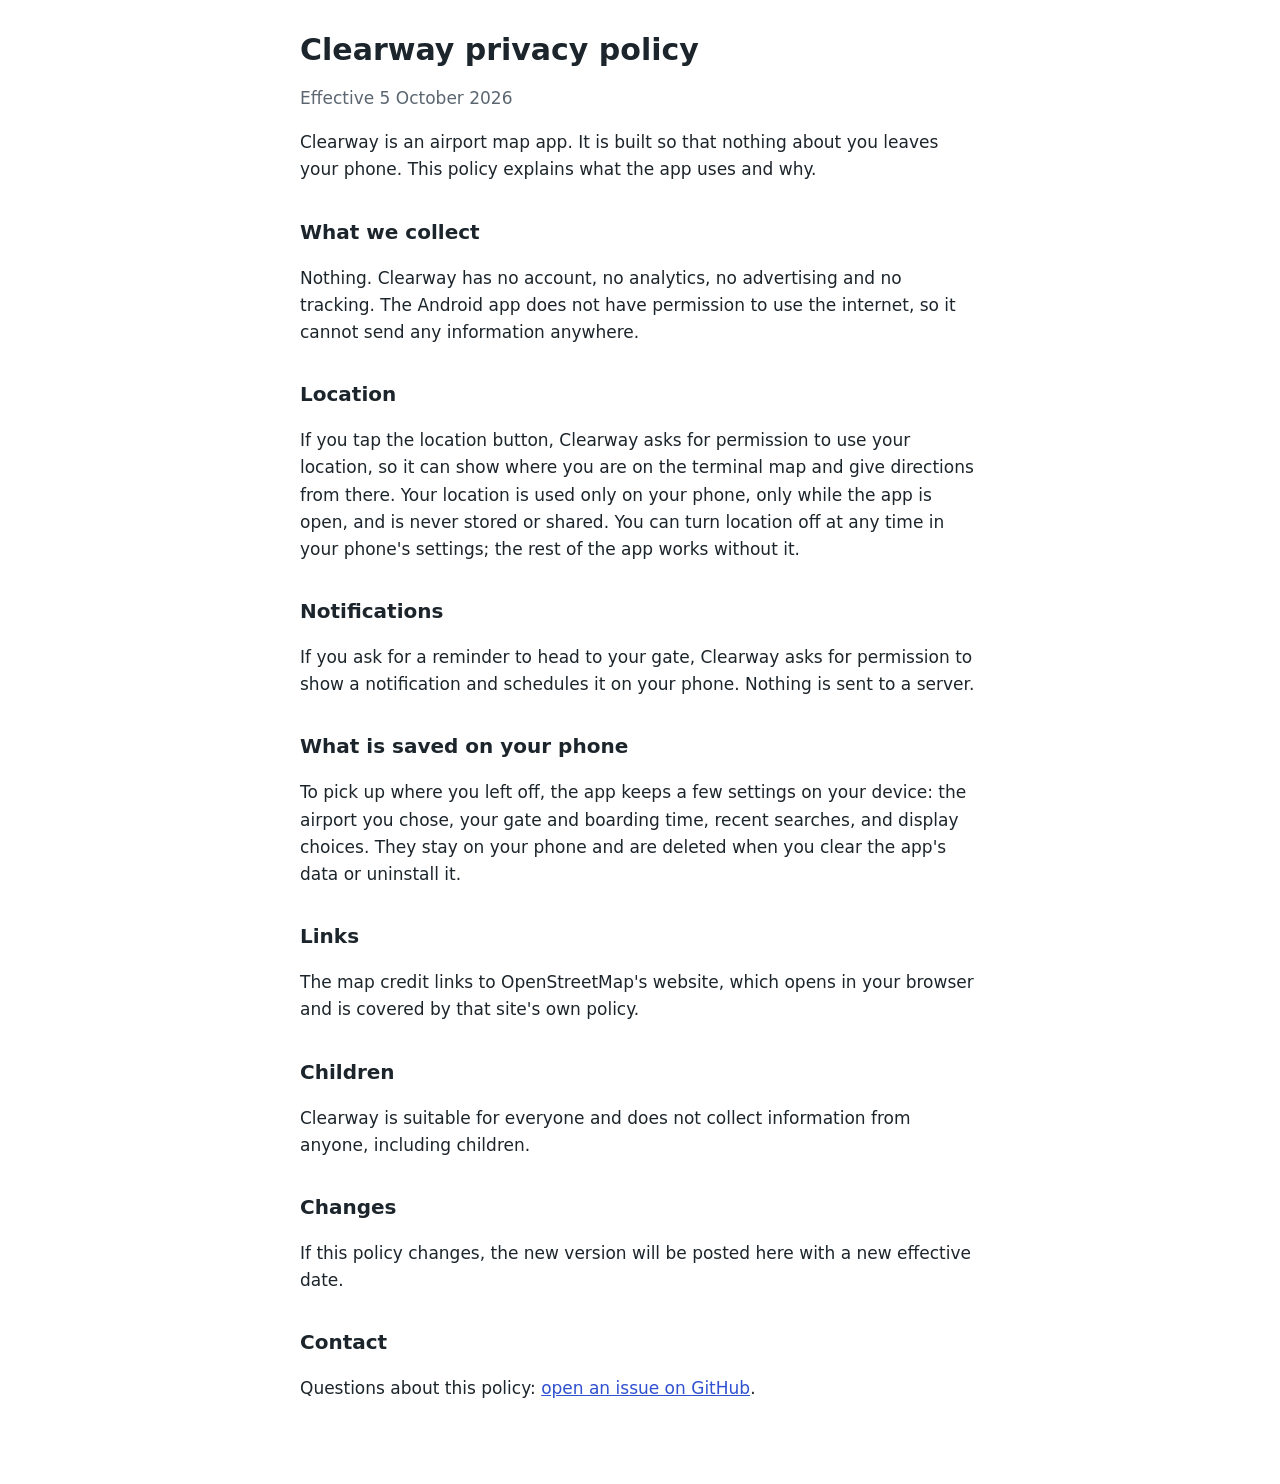
==== privacy.html @ 5a340e56 "Get the app ready for Google Play - Target Android 16 (API 36), required for new apps and updates si" ====
<!doctype html>
<html lang="en">
<head>
<meta charset="utf-8">
<meta name="viewport" content="width=device-width, initial-scale=1">
<title>Clearway privacy policy</title>
<style>
  :root { --bg: #ffffff; --fg: #1c252b; --muted: #5b6670; --accent: #2f50d0; }
  @media (prefers-color-scheme: dark) { :root { --bg: #14171c; --fg: #e8ebef; --muted: #9aa3ad; --accent: #8ea6ff; } }
  body { margin: 0; background: var(--bg); color: var(--fg); font: 17px/1.6 system-ui, -apple-system, Segoe UI, Roboto, sans-serif; }
  main { max-width: 680px; margin: 0 auto; padding: 32px 16px 64px; }
  h1 { font-size: 30px; line-height: 1.2; margin: 0 0 4px; }
  h2 { font-size: 20px; margin: 32px 0 8px; }
  p, li { color: var(--fg); } .muted { color: var(--muted); } a { color: var(--accent); }
</style>
</head>
<body>
<main>
<h1>Clearway privacy policy</h1>
<p class="muted">Effective 5 October 2026</p>

<p>Clearway is an airport map app. It is built so that nothing about you leaves your phone. This policy explains what the app uses and why.</p>

<h2>What we collect</h2>
<p>Nothing. Clearway has no account, no analytics, no advertising and no tracking. The Android app does not have permission to use the internet, so it cannot send any information anywhere.</p>

<h2>Location</h2>
<p>If you tap the location button, Clearway asks for permission to use your location, so it can show where you are on the terminal map and give directions from there. Your location is used only on your phone, only while the app is open, and is never stored or shared. You can turn location off at any time in your phone's settings; the rest of the app works without it.</p>

<h2>Notifications</h2>
<p>If you ask for a reminder to head to your gate, Clearway asks for permission to show a notification and schedules it on your phone. Nothing is sent to a server.</p>

<h2>What is saved on your phone</h2>
<p>To pick up where you left off, the app keeps a few settings on your device: the airport you chose, your gate and boarding time, recent searches, and display choices. They stay on your phone and are deleted when you clear the app's data or uninstall it.</p>

<h2>Links</h2>
<p>The map credit links to OpenStreetMap's website, which opens in your browser and is covered by that site's own policy.</p>

<h2>Children</h2>
<p>Clearway is suitable for everyone and does not collect information from anyone, including children.</p>

<h2>Changes</h2>
<p>If this policy changes, the new version will be posted here with a new effective date.</p>

<h2>Contact</h2>
<p>Questions about this policy: <a href="https://github.com/EncycloAcid/ClearMap/issues">open an issue on GitHub</a>.</p>
</main>
</body>
</html>
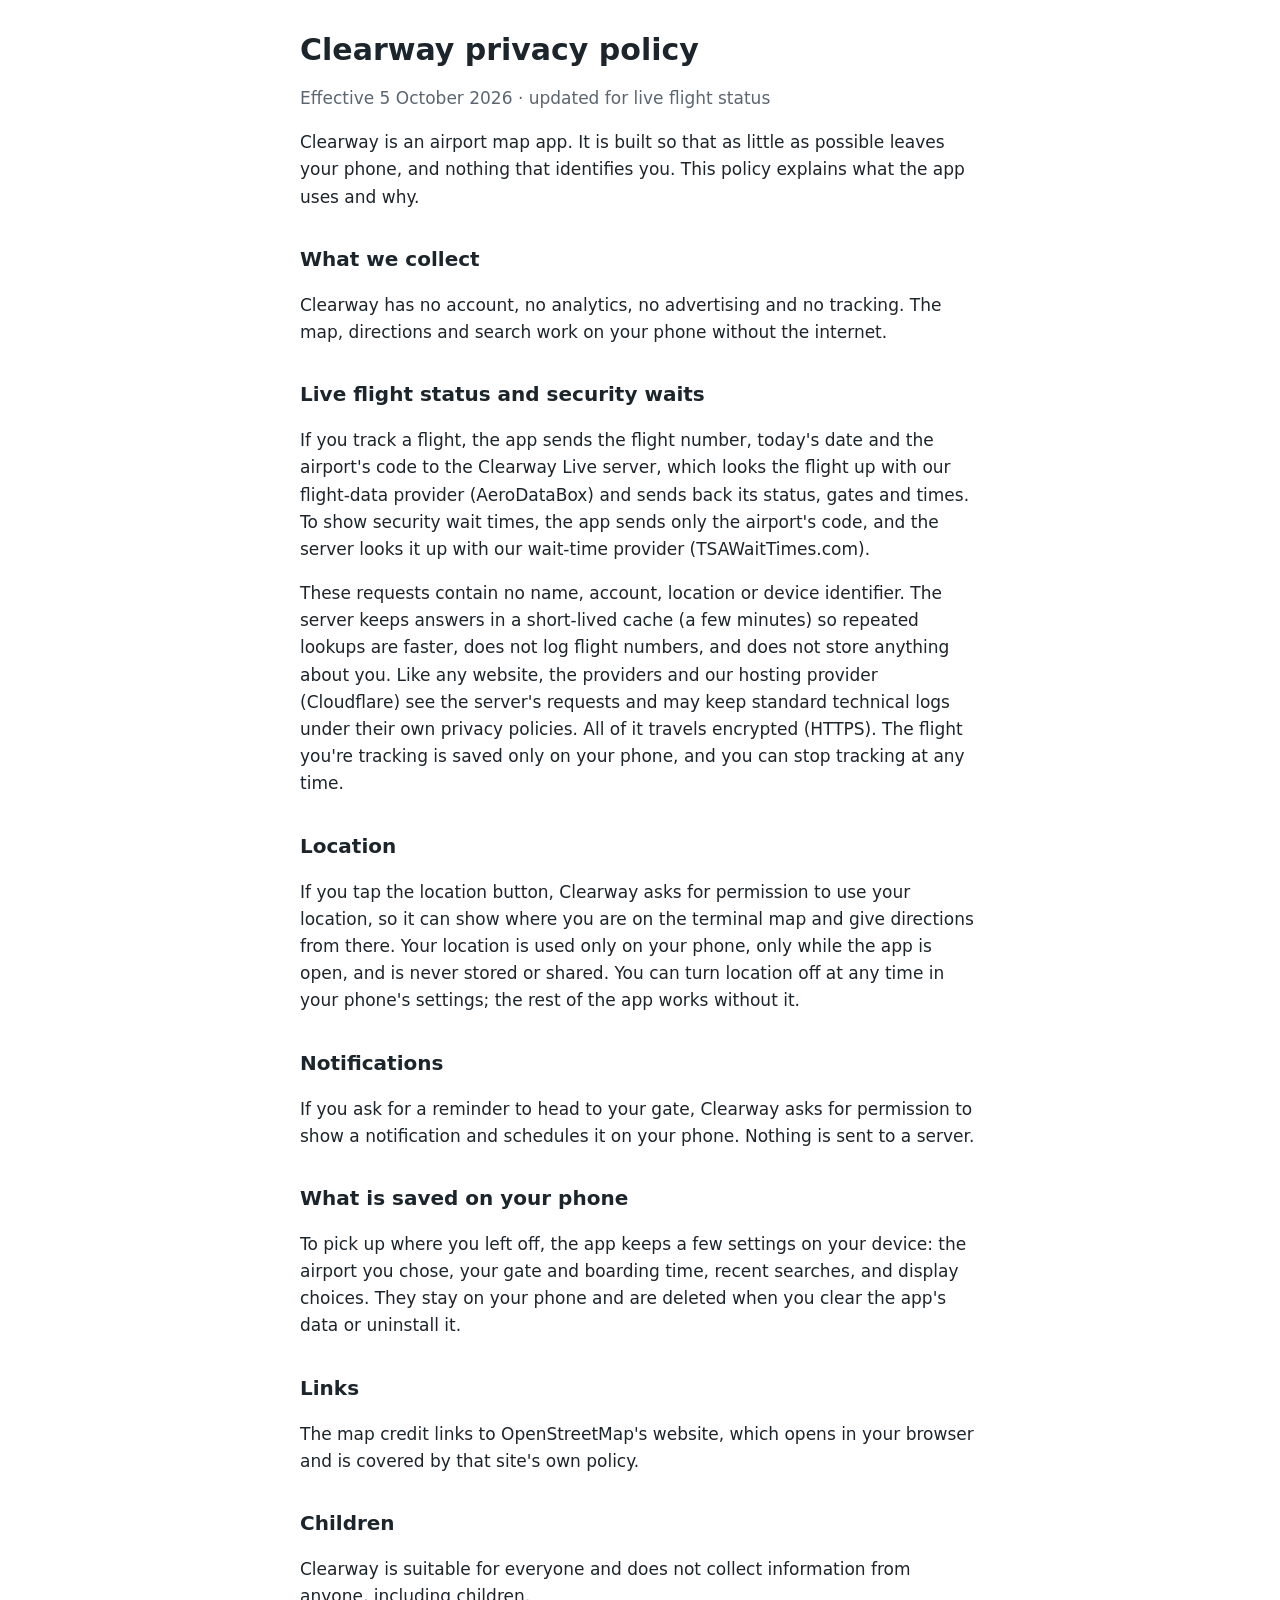
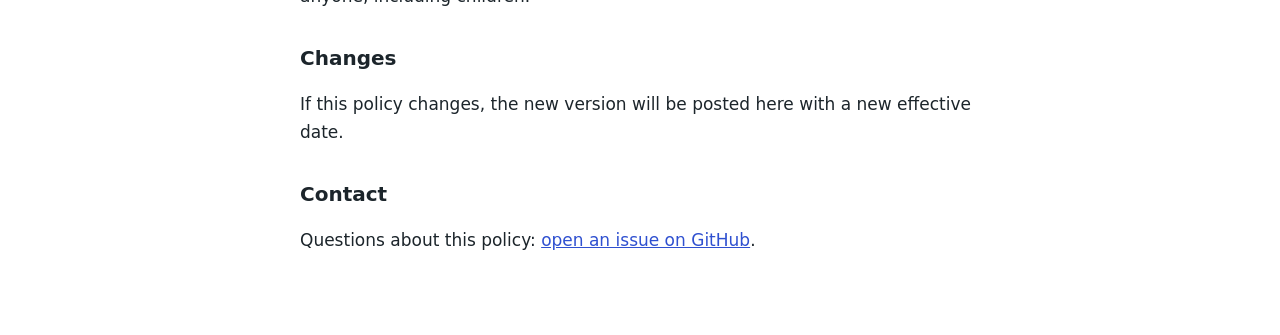
==== commit 01c388de: "Add live flight status and security wait times - Track a flight from Pass time or Arrivals: enter th" ====
--- a/privacy.html
+++ b/privacy.html
@@ -17,12 +17,16 @@
 <body>
 <main>
 <h1>Clearway privacy policy</h1>
-<p class="muted">Effective 5 October 2026</p>
+<p class="muted">Effective 5 October 2026 · updated for live flight status</p>
 
-<p>Clearway is an airport map app. It is built so that nothing about you leaves your phone. This policy explains what the app uses and why.</p>
+<p>Clearway is an airport map app. It is built so that as little as possible leaves your phone, and nothing that identifies you. This policy explains what the app uses and why.</p>
 
 <h2>What we collect</h2>
-<p>Nothing. Clearway has no account, no analytics, no advertising and no tracking. The Android app does not have permission to use the internet, so it cannot send any information anywhere.</p>
+<p>Clearway has no account, no analytics, no advertising and no tracking. The map, directions and search work on your phone without the internet.</p>
+
+<h2>Live flight status and security waits</h2>
+<p>If you track a flight, the app sends the flight number, today's date and the airport's code to the Clearway Live server, which looks the flight up with our flight-data provider (AeroDataBox) and sends back its status, gates and times. To show security wait times, the app sends only the airport's code, and the server looks it up with our wait-time provider (TSAWaitTimes.com).</p>
+<p>These requests contain no name, account, location or device identifier. The server keeps answers in a short-lived cache (a few minutes) so repeated lookups are faster, does not log flight numbers, and does not store anything about you. Like any website, the providers and our hosting provider (Cloudflare) see the server's requests and may keep standard technical logs under their own privacy policies. All of it travels encrypted (HTTPS). The flight you're tracking is saved only on your phone, and you can stop tracking at any time.</p>
 
 <h2>Location</h2>
 <p>If you tap the location button, Clearway asks for permission to use your location, so it can show where you are on the terminal map and give directions from there. Your location is used only on your phone, only while the app is open, and is never stored or shared. You can turn location off at any time in your phone's settings; the rest of the app works without it.</p>
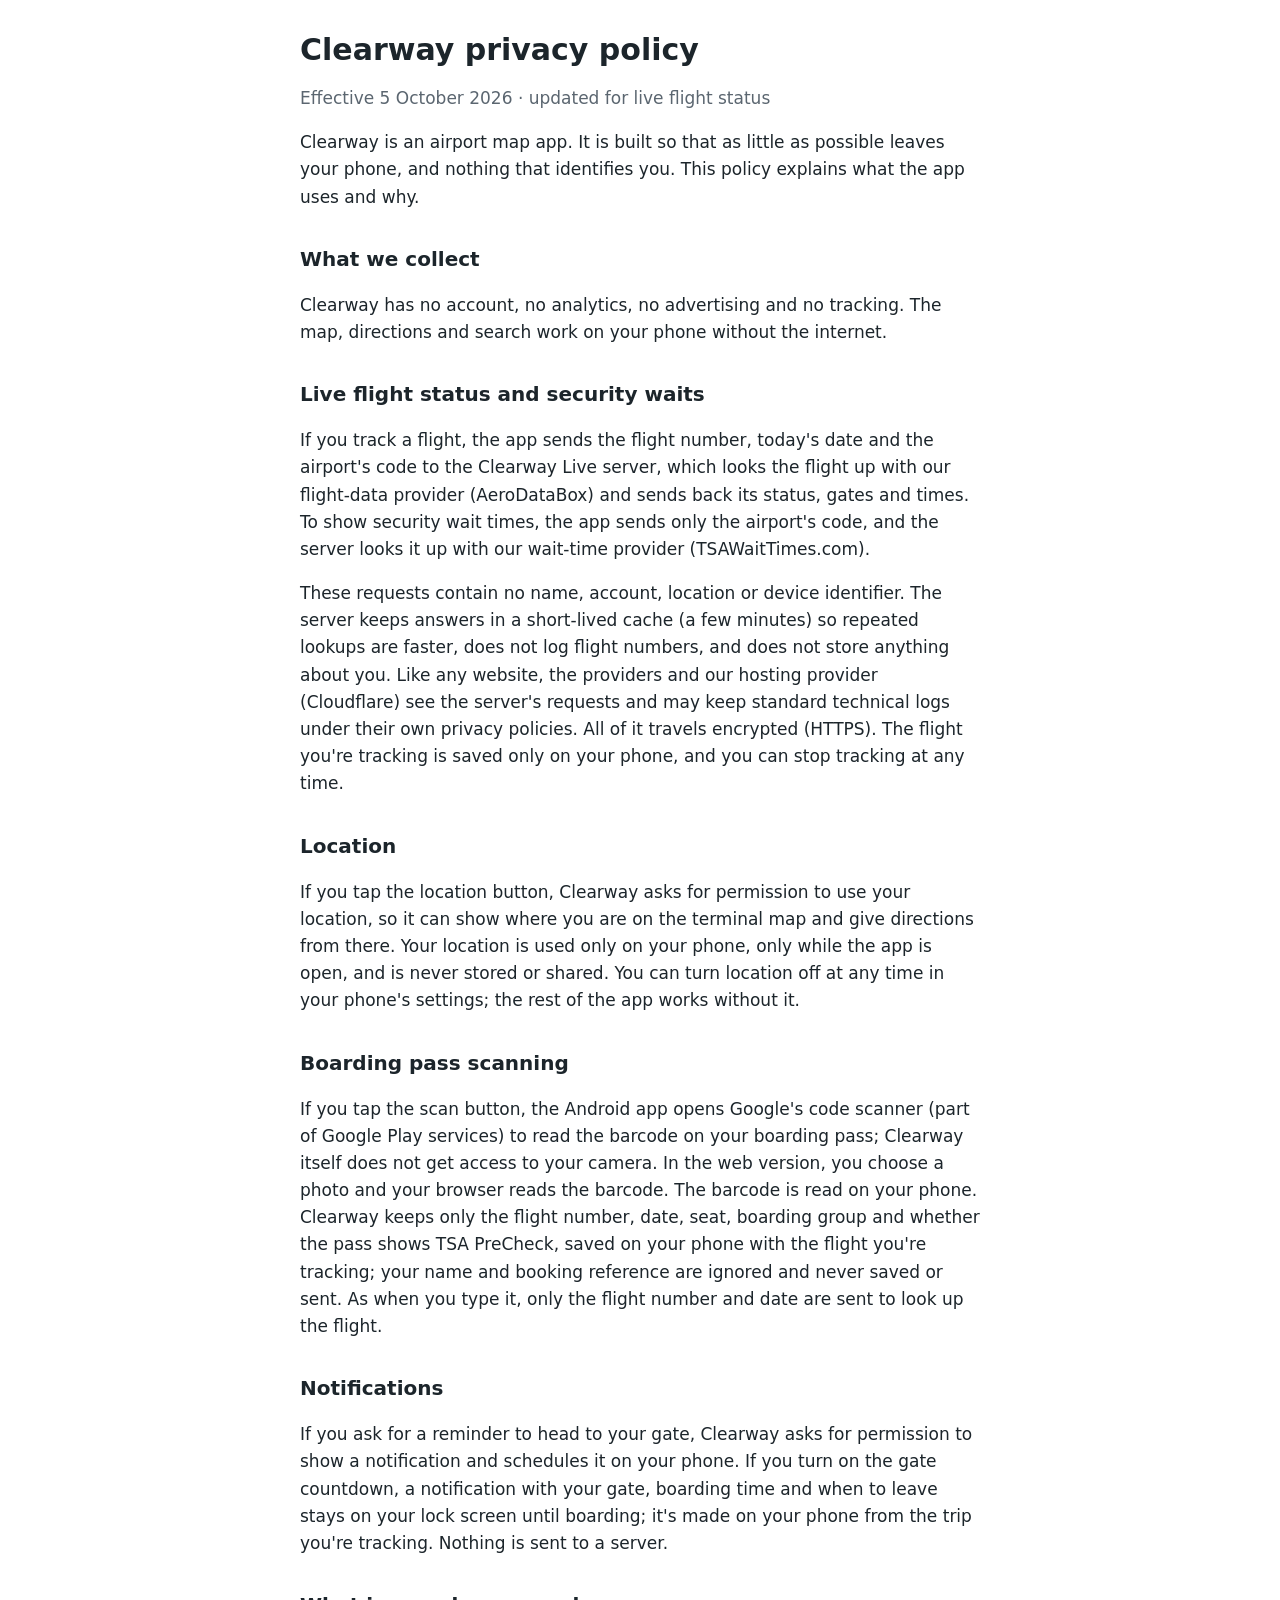
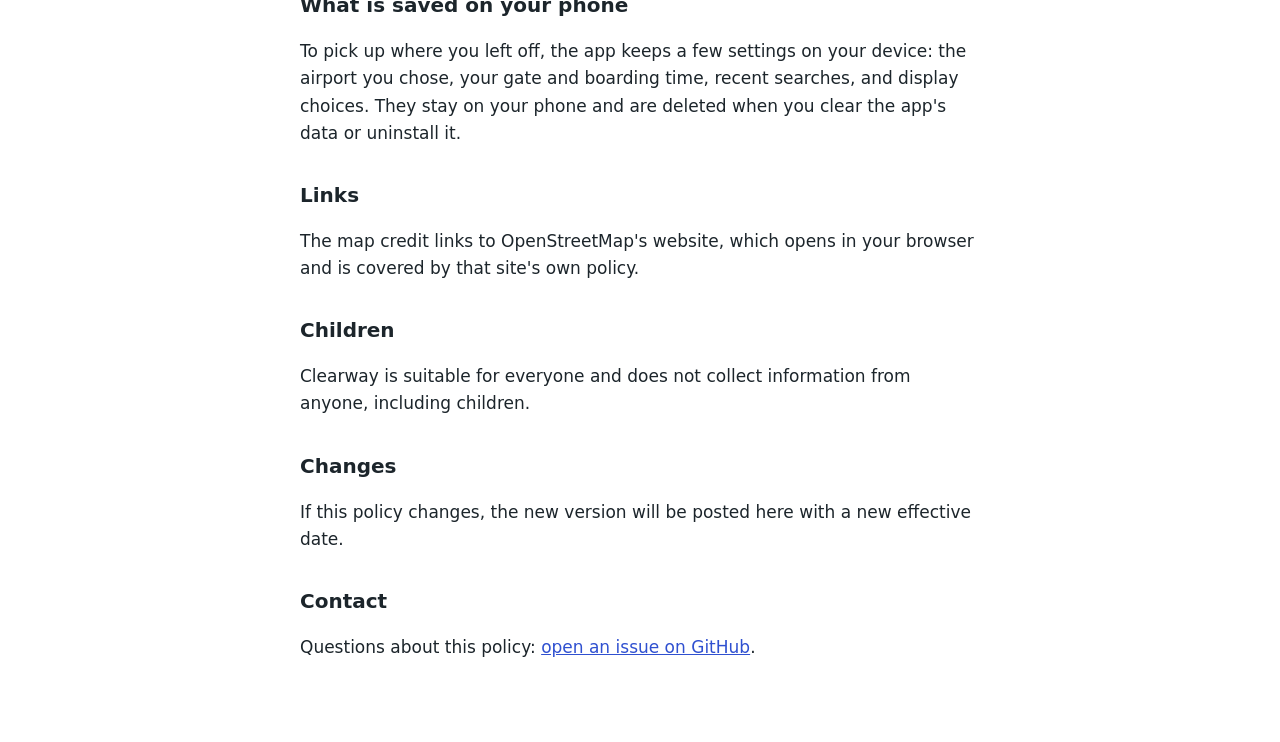
==== commit 7a29ccf1: "Clearway 9.0: scan your boarding pass; gate countdown on the lock screen Boarding pass scanning: the" ====
--- a/privacy.html
+++ b/privacy.html
@@ -31,8 +31,11 @@
 <h2>Location</h2>
 <p>If you tap the location button, Clearway asks for permission to use your location, so it can show where you are on the terminal map and give directions from there. Your location is used only on your phone, only while the app is open, and is never stored or shared. You can turn location off at any time in your phone's settings; the rest of the app works without it.</p>
 
+<h2>Boarding pass scanning</h2>
+<p>If you tap the scan button, the Android app opens Google's code scanner (part of Google Play services) to read the barcode on your boarding pass; Clearway itself does not get access to your camera. In the web version, you choose a photo and your browser reads the barcode. The barcode is read on your phone. Clearway keeps only the flight number, date, seat, boarding group and whether the pass shows TSA PreCheck, saved on your phone with the flight you're tracking; your name and booking reference are ignored and never saved or sent. As when you type it, only the flight number and date are sent to look up the flight.</p>
+
 <h2>Notifications</h2>
-<p>If you ask for a reminder to head to your gate, Clearway asks for permission to show a notification and schedules it on your phone. Nothing is sent to a server.</p>
+<p>If you ask for a reminder to head to your gate, Clearway asks for permission to show a notification and schedules it on your phone. If you turn on the gate countdown, a notification with your gate, boarding time and when to leave stays on your lock screen until boarding; it's made on your phone from the trip you're tracking. Nothing is sent to a server.</p>
 
 <h2>What is saved on your phone</h2>
 <p>To pick up where you left off, the app keeps a few settings on your device: the airport you chose, your gate and boarding time, recent searches, and display choices. They stay on your phone and are deleted when you clear the app's data or uninstall it.</p>
